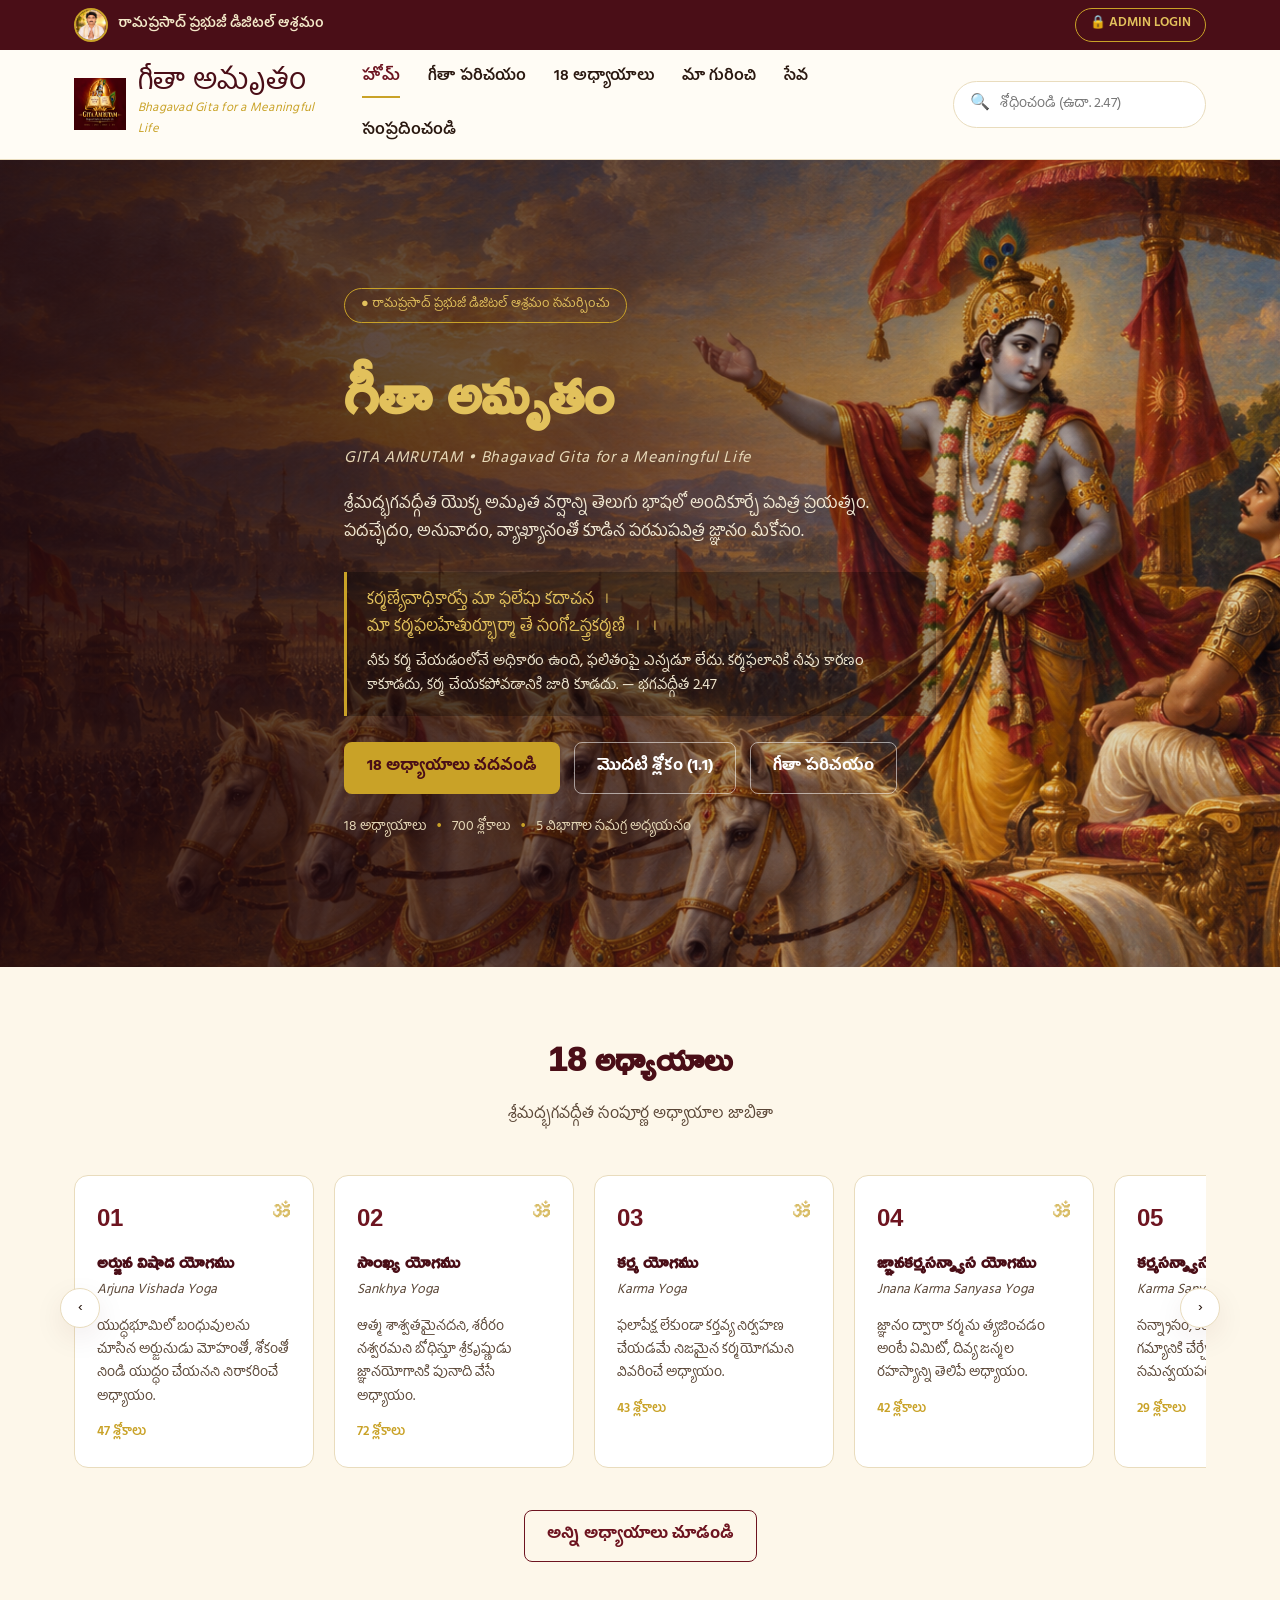
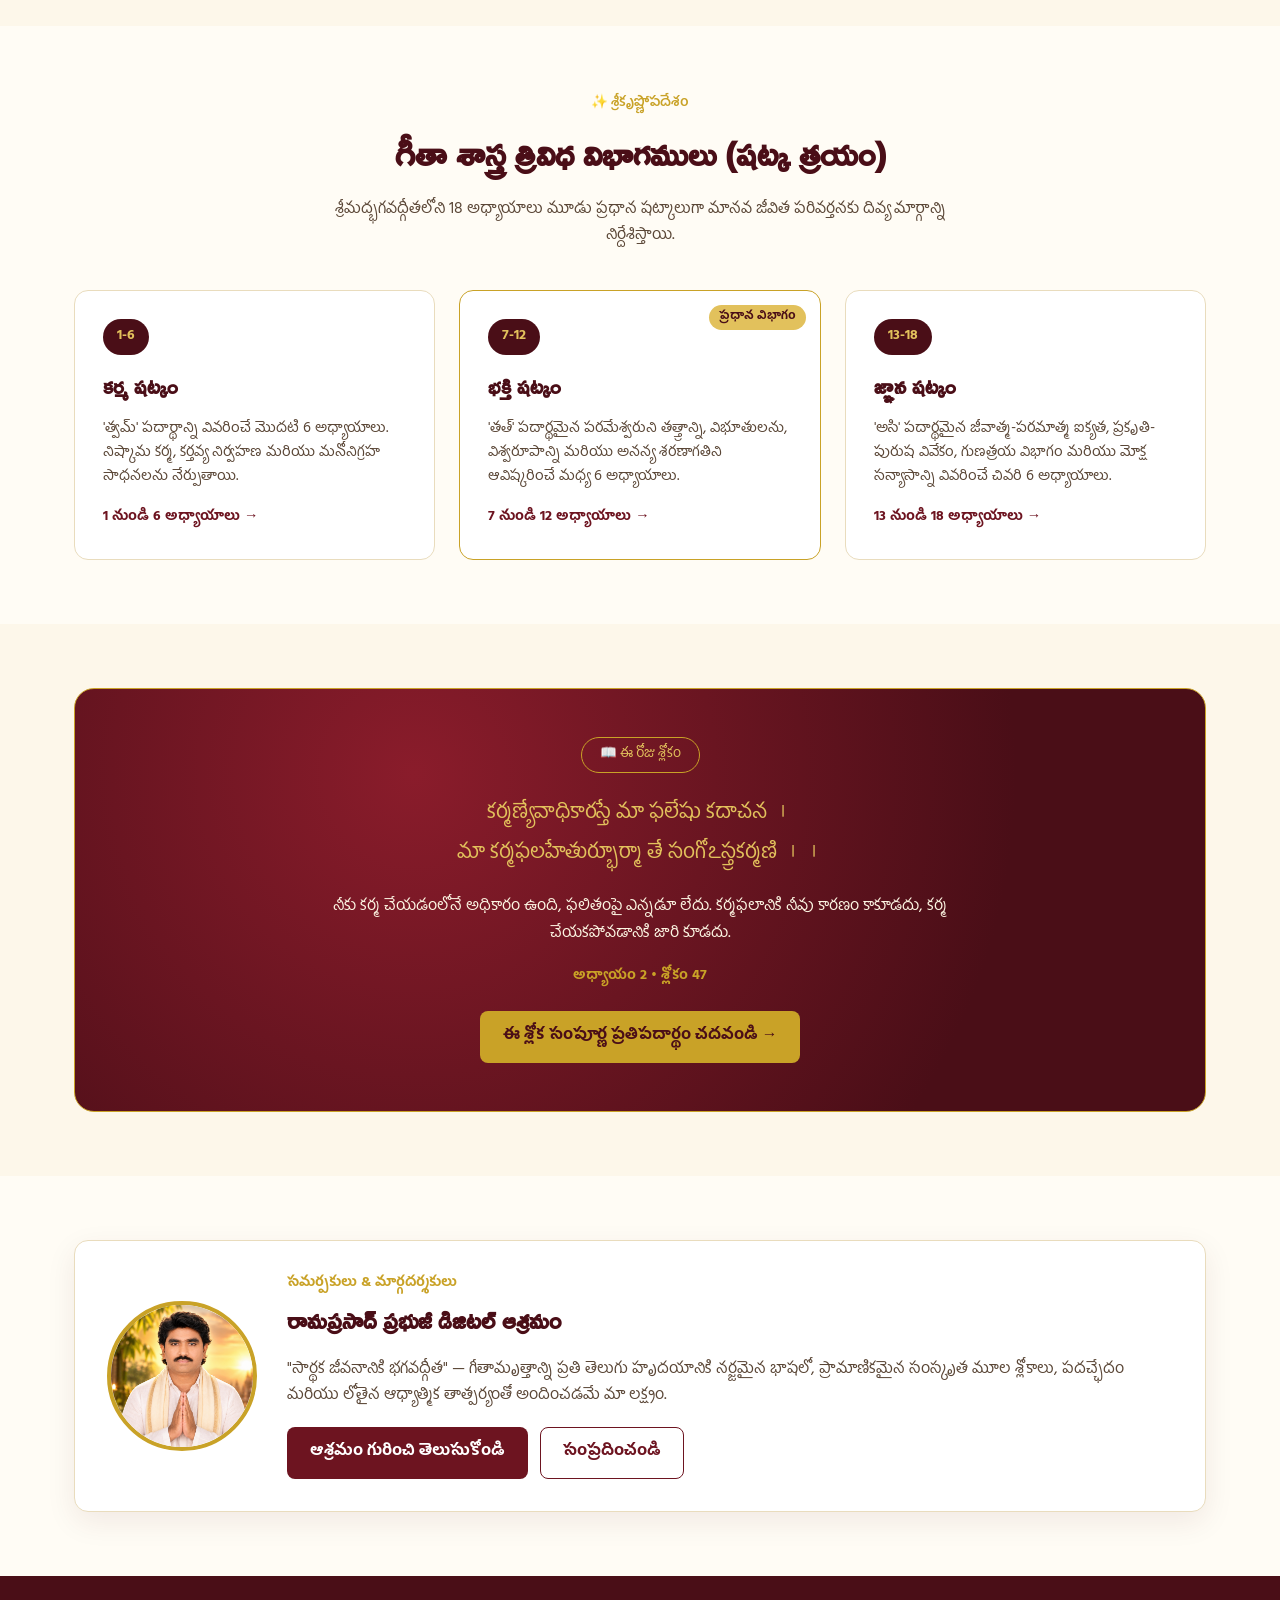
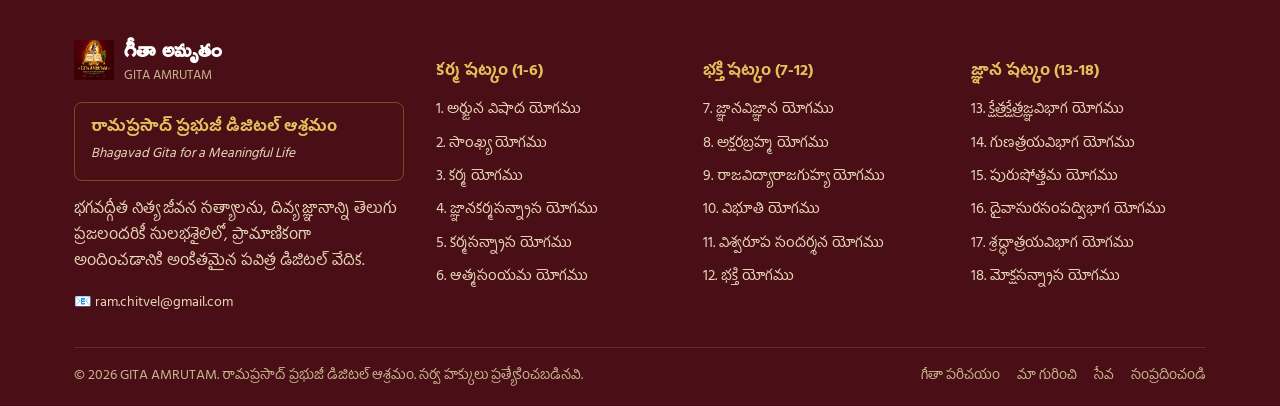
==== index.html @ 32316d52 "Add files via upload" ====
<!DOCTYPE html>
<html lang="te">
<head>
<meta charset="UTF-8">
<meta name="viewport" content="width=device-width, initial-scale=1.0">
<title>గీతా అమృతం — Bhagavad Gita for a Meaningful Life</title>
<meta name="description" content="శ్రీమద్భగవద్గీత యొక్క అమృత వర్షాన్ని తెలుగు భాషలో అందించే పవిత్ర ప్రయత్నం.">
<link rel="icon" href="assets/logo.png">
<link rel="stylesheet" href="css/style.css">
</head>
<body>

<div id="site-header"></div>

<section class="hero">
  <div class="container">
    <div class="hero-inner">
      <span class="badge">● రామప్రసాద్ ప్రభుజీ డిజిటల్ ఆశ్రమం సమర్పించు</span>
      <h1>గీతా అమృతం</h1>
      <div class="eng-sub">GITA AMRUTAM • Bhagavad Gita for a Meaningful Life</div>
      <p class="lead">శ్రీమద్భగవద్గీత యొక్క అమృత వర్షాన్ని తెలుగు భాషలో అందికూర్చే పవిత్ర ప్రయత్నం. పదచ్ఛేదం, అనువాదం, వ్యాఖ్యానంతో కూడిన పరమపవిత్ర జ్ఞానం మీకోసం.</p>
      <div class="verse-quote">
        <div class="sk">కర్మణ్యేవాధికారస్తే మా ఫలేషు కదాచన ।<br>మా కర్మఫలహేతుర్భూర్మా తే సంగోఽస్త్వకర్మణి ।।</div>
        <div class="mn">నీకు కర్మ చేయడంలోనే అధికారం ఉంది, ఫలితంపై ఎన్నడూ లేదు. కర్మఫలానికి నీవు కారణం కాకూడదు, కర్మ చేయకపోవడానికి జారి కూడదు. — భగవద్గీత 2.47</div>
      </div>
      <div class="hero-actions">
        <a href="chapters.html" class="btn btn-gold">18 అధ్యాయాలు చదవండి</a>
        <a href="verse.html?ch=1&v=1" class="btn btn-outline-light">మొదటి శ్లోకం (1.1)</a>
        <a href="parichayam.html" class="btn btn-outline-light">గీతా పరిచయం</a>
      </div>
      <div class="hero-stats">
        <span>18 అధ్యాయాలు</span>
        <span>700 శ్లోకాలు</span>
        <span>5 విభాగాల సమగ్ర అధ్యయనం</span>
      </div>
    </div>
  </div>
</section>

<section>
  <div class="container">
    <div class="section-head">
      <h2>18 అధ్యాయాలు</h2>
      <p>శ్రీమద్భగవద్గీత సంపూర్ణ అధ్యాయాల జాబితా</p>
    </div>
    <div class="carousel-wrap">
      <div class="carousel-arrow left" onclick="scrollCarousel('home-carousel',-1)">‹</div>
      <div class="carousel" id="home-carousel"></div>
      <div class="carousel-arrow right" onclick="scrollCarousel('home-carousel',1)">›</div>
    </div>
    <div class="text-center mt-24">
      <a href="chapters.html" class="btn btn-outline">అన్ని అధ్యాయాలు చూడండి</a>
    </div>
  </div>
</section>

<section style="background:var(--cream-2);">
  <div class="container">
    <div class="section-head">
      <span class="eyebrow">✨ శ్రీకృష్ణోపదేశం</span>
      <h2>గీతా శాస్త్ర త్రివిధ విభాగములు (షట్క త్రయం)</h2>
      <p>శ్రీమద్భగవద్గీతలోని 18 అధ్యాయాలు మూడు ప్రధాన షట్కాలుగా మానవ జీవిత పరివర్తనకు దివ్య మార్గాన్ని నిర్దేశిస్తాయి.</p>
    </div>
    <div class="grid-3" id="shatka-grid">
      <div class="shatka-card">
        <span class="shatka-badge">1-6</span>
        <h3>కర్మ షట్కం</h3>
        <p>'త్వమ్‌' పదార్థాన్ని వివరించే మొదటి 6 అధ్యాయాలు. నిష్కామ కర్మ, కర్తవ్య నిర్వహణ మరియు మనోనిగ్రహ సాధనలను నేర్పుతాయి.</p>
        <a class="link" href="chapters.html">1 నుండి 6 అధ్యాయాలు →</a>
      </div>
      <div class="shatka-card featured">
        <span class="shatka-tag">ప్రధాన విభాగం</span>
        <span class="shatka-badge">7-12</span>
        <h3>భక్తి షట్కం</h3>
        <p>'తత్‌' పదార్థమైన పరమేశ్వరుని తత్త్వాన్ని, విభూతులను, విశ్వరూపాన్ని మరియు అనన్య శరణాగతిని ఆవిష్కరించే మధ్య 6 అధ్యాయాలు.</p>
        <a class="link" href="chapters.html">7 నుండి 12 అధ్యాయాలు →</a>
      </div>
      <div class="shatka-card">
        <span class="shatka-badge">13-18</span>
        <h3>జ్ఞాన షట్కం</h3>
        <p>'అసి' పదార్థమైన జీవాత్మ-పరమాత్మ ఐక్యత, ప్రకృతి-పురుష వివేకం, గుణత్రయ విభాగం మరియు మోక్ష సన్యాసాన్ని వివరించే చివరి 6 అధ్యాయాలు.</p>
        <a class="link" href="chapters.html">13 నుండి 18 అధ్యాయాలు →</a>
      </div>
    </div>
  </div>
</section>

<section>
  <div class="container">
    <div class="votd">
      <span class="pill">📖 ఈ రోజు శ్లోకం</span>
      <div class="sk">కర్మణ్యేవాధికారస్తే మా ఫలేషు కదాచన ।<br>మా కర్మఫలహేతుర్భూర్మా తే సంగోఽస్త్వకర్మణి ।।</div>
      <p class="mn">నీకు కర్మ చేయడంలోనే అధికారం ఉంది, ఫలితంపై ఎన్నడూ లేదు. కర్మఫలానికి నీవు కారణం కాకూడదు, కర్మ చేయకపోవడానికి జారి కూడదు.</p>
      <div class="ref">అధ్యాయం 2 • శ్లోకం 47</div>
      <a href="verse.html?ch=2&v=47" class="btn btn-gold">ఈ శ్లోక సంపూర్ణ ప్రతిపదార్థం చదవండి →</a>
    </div>
  </div>
</section>

<section style="background:var(--cream-2);">
  <div class="container">
    <div class="about-card">
      <img src="assets/profile.jpg" alt="రామప్రసాద్ ప్రభుజీ">
      <div>
        <div class="label">సమర్పకులు &amp; మార్గదర్శకులు</div>
        <h3>రామప్రసాద్ ప్రభుజీ డిజిటల్ ఆశ్రమం</h3>
        <p>"సార్థక జీవనానికి భగవద్గీత" — గీతామృత్తాన్ని ప్రతి తెలుగు హృదయానికి నర్జమైన భాషలో, ప్రామాణికమైన సంస్కృత మూల శ్లోకాలు, పదచ్ఛేదం మరియు లోతైన ఆధ్యాత్మిక తాత్పర్యంతో అందించడమే మా లక్ష్యం.</p>
        <div class="about-actions">
          <a href="about.html" class="btn btn-maroon">ఆశ్రమం గురించి తెలుసుకోండి</a>
          <a href="contact.html" class="btn btn-outline">సంప్రదించండి</a>
        </div>
      </div>
    </div>
  </div>
</section>

<div id="site-footer"></div>

<script src="js/data.js"></script>
<script src="js/main.js"></script>
<script>
  mountLayout("home");
  renderChapterCarousel("home-carousel");
</script>
</body>
</html>
---- css/style.css ----
@import url('https://fonts.googleapis.com/css2?family=Ramabhadra&family=Hind+Guntur:wght@400;500;600;700&display=swap');

:root{
  --maroon-dark:#4a0e17;
  --maroon:#6d1420;
  --maroon-light:#8a1c2b;
  --gold:#c9a227;
  --gold-light:#e2c15c;
  --cream:#fdf7ea;
  --cream-2:#fffcf5;
  --ink:#2a1810;
  --ink-soft:#5a4636;
  --border-soft:#e9dcbd;
  --shadow:0 10px 30px rgba(74,14,23,0.08);
  --radius:14px;
  --max-width:1180px;
}

*{box-sizing:border-box;}
html{scroll-behavior:smooth;}
body{
  margin:0;
  font-family:'Hind Guntur',sans-serif;
  background:var(--cream);
  color:var(--ink);
  line-height:1.65;
}
h1,h2,h3,h4,.display{
  font-family:'Ramabhadra','Hind Guntur',sans-serif;
  color:var(--maroon-dark);
  margin:0;
}
a{color:inherit;text-decoration:none;}
img{max-width:100%;display:block;}
.container{max-width:var(--max-width);margin:0 auto;padding:0 24px;}

/* ---------- Top bar ---------- */
.topbar{
  background:var(--maroon-dark);
  color:#f4e9c9;
  font-size:0.85rem;
}
.topbar .container{
  display:flex;align-items:center;justify-content:space-between;
  padding-top:8px;padding-bottom:8px;
}
.topbar-left{display:flex;align-items:center;gap:10px;}
.topbar-left img{width:34px;height:34px;border-radius:50%;border:2px solid var(--gold);object-fit:cover;}
.topbar-left span{font-weight:600;}
.admin-btn{
  display:inline-flex;align-items:center;gap:6px;
  border:1px solid var(--gold);color:var(--gold-light);
  padding:5px 14px;border-radius:999px;font-size:0.8rem;font-weight:600;
  transition:background .2s,color .2s;
}
.admin-btn:hover{background:var(--gold);color:var(--maroon-dark);}

/* ---------- Navbar ---------- */
.navbar{background:var(--cream-2);border-bottom:1px solid var(--border-soft);position:sticky;top:0;z-index:50;}
.navbar .container{display:flex;align-items:center;justify-content:space-between;padding-top:14px;padding-bottom:14px;gap:24px;}
.brand{display:flex;align-items:center;gap:12px;}
.brand img{width:52px;height:52px;}
.brand-title{font-size:1.9rem;color:var(--maroon-dark);line-height:1;}
.brand-sub{font-size:0.78rem;color:var(--gold);font-style:italic;letter-spacing:.02em;}
.menu{display:flex;gap:28px;list-style:none;margin:0;padding:0;flex-wrap:wrap;}
.menu a{font-weight:600;font-size:1rem;color:var(--ink);padding-bottom:4px;border-bottom:2px solid transparent;}
.menu a:hover,.menu a.active{color:var(--maroon);border-bottom-color:var(--gold);}
.search-box{display:flex;align-items:center;gap:8px;border:1px solid var(--border-soft);border-radius:999px;padding:8px 16px;background:#fff;min-width:200px;}
.search-box input{border:none;outline:none;font-family:inherit;font-size:0.9rem;width:100%;background:transparent;}
@media(max-width:900px){
  .menu{display:none;}
  .search-box{display:none;}
}

/* ---------- Hero ---------- */
.hero{
  position:relative;color:#fff;min-height:560px;display:flex;align-items:center;
  background:linear-gradient(100deg,rgba(30,6,10,.88) 0%,rgba(30,6,10,.62) 45%,rgba(30,6,10,.15) 75%),
             url('../assets/hero.jpg') center/cover no-repeat;
}
.hero-inner{max-width:640px;padding:64px 24px;}
.badge{
  display:inline-flex;align-items:center;gap:8px;border:1px solid var(--gold);
  color:var(--gold-light);padding:6px 16px;border-radius:999px;font-size:0.8rem;margin-bottom:22px;
}
.hero h1{font-size:3.6rem;color:var(--gold-light);margin-bottom:6px;}
.hero .eng-sub{font-style:italic;color:#e7d9b8;letter-spacing:.04em;margin-bottom:20px;font-size:1rem;}
.hero p.lead{color:#f2e9d4;font-size:1.05rem;max-width:560px;margin-bottom:24px;}
.verse-quote{
  border-left:3px solid var(--gold);background:rgba(0,0,0,.28);
  padding:16px 20px;margin-bottom:26px;border-radius:0 8px 8px 0;
}
.verse-quote .sk{color:var(--gold-light);font-size:1.05rem;margin-bottom:8px;}
.verse-quote .mn{color:#efe6cf;font-size:0.92rem;}
.hero-actions{display:flex;flex-wrap:wrap;gap:14px;margin-bottom:22px;}
.btn{
  display:inline-flex;align-items:center;gap:8px;padding:12px 22px;border-radius:8px;
  font-weight:700;font-size:0.98rem;cursor:pointer;border:1px solid transparent;transition:all .18s;
}
.btn-gold{background:var(--gold);color:var(--maroon-dark);}
.btn-gold:hover{background:var(--gold-light);}
.btn-outline-light{border-color:rgba(255,255,255,.55);color:#fff;}
.btn-outline-light:hover{border-color:var(--gold);color:var(--gold-light);}
.btn-outline{border-color:var(--maroon);color:var(--maroon);}
.btn-outline:hover{background:var(--maroon);color:#fff;}
.btn-maroon{background:var(--maroon);color:#fff;}
.btn-maroon:hover{background:var(--maroon-light);}
.hero-stats{display:flex;flex-wrap:wrap;gap:10px;color:#e7d9b8;font-size:0.88rem;}
.hero-stats span:not(:last-child)::after{content:'•';margin-left:10px;color:var(--gold);}

/* ---------- Sections ---------- */
section{padding:64px 0;}
.section-head{text-align:center;max-width:680px;margin:0 auto 40px;}
.eyebrow{color:var(--gold);font-weight:600;font-size:0.85rem;display:inline-flex;align-items:center;gap:8px;margin-bottom:10px;}
.section-head h2{font-size:2.1rem;margin-bottom:10px;}
.section-head p{color:var(--ink-soft);}

/* Carousel */
.carousel-wrap{position:relative;}
.carousel{display:flex;gap:20px;overflow-x:auto;padding:6px 4px 18px;scroll-snap-type:x mandatory;}
.carousel::-webkit-scrollbar{height:8px;}
.carousel::-webkit-scrollbar-thumb{background:var(--border-soft);border-radius:8px;}
.carousel-arrow{
  position:absolute;top:44%;transform:translateY(-50%);
  width:40px;height:40px;border-radius:50%;background:#fff;border:1px solid var(--border-soft);
  display:flex;align-items:center;justify-content:center;cursor:pointer;box-shadow:var(--shadow);z-index:5;
}
.carousel-arrow.left{left:-14px;}
.carousel-arrow.right{right:-14px;}
@media(max-width:640px){.carousel-arrow{display:none;}}

.chapter-card{
  flex:0 0 240px;scroll-snap-align:start;background:#fff;border:1px solid var(--border-soft);
  border-radius:var(--radius);padding:22px;transition:transform .18s,box-shadow .18s,border-color .18s;
}
.chapter-card:hover{transform:translateY(-4px);box-shadow:var(--shadow);border-color:var(--gold);}
.chapter-card .num{font-family:'Ramabhadra',serif;font-size:1.5rem;color:var(--maroon);}
.chapter-card .om{float:right;color:var(--gold);opacity:.7;font-size:1.2rem;}
.chapter-card h3{font-size:1.15rem;margin:10px 0 2px;}
.chapter-card .sk-title{font-style:italic;color:var(--ink-soft);font-size:0.85rem;margin-bottom:8px;display:block;}
.chapter-card .summary{font-size:0.88rem;color:var(--ink-soft);margin-bottom:10px;}
.chapter-card .vcount{font-size:0.8rem;color:var(--gold);font-weight:600;}

.grid-3{display:grid;grid-template-columns:repeat(3,1fr);gap:24px;}
.grid-3-chapters{display:grid;grid-template-columns:repeat(3,1fr);gap:24px;}
@media(max-width:900px){.grid-3,.grid-3-chapters{grid-template-columns:1fr;}}

/* Shatka cards */
.shatka-card{background:#fff;border:1px solid var(--border-soft);border-radius:var(--radius);padding:28px;position:relative;}
.shatka-card.featured{border-color:var(--gold);}
.shatka-tag{position:absolute;top:14px;right:14px;background:var(--gold-light);color:var(--maroon-dark);
  font-size:0.72rem;font-weight:700;padding:3px 10px;border-radius:999px;}
.shatka-badge{display:inline-block;background:var(--maroon-dark);color:var(--gold-light);
  font-weight:700;padding:6px 14px;border-radius:999px;font-size:0.9rem;margin-bottom:14px;}
.shatka-card h3{font-size:1.3rem;margin-bottom:10px;}
.shatka-card p{color:var(--ink-soft);font-size:0.92rem;margin-bottom:14px;}
.shatka-card .link{color:var(--maroon);font-weight:700;font-size:0.9rem;}

/* Verse of the day */
.votd{
  background:radial-gradient(circle at 30% 20%,var(--maroon-light),var(--maroon-dark) 70%);
  border:1px solid var(--gold);border-radius:20px;padding:48px 40px;text-align:center;color:#fff;
}
.votd .pill{display:inline-flex;align-items:center;gap:8px;border:1px solid var(--gold);color:var(--gold-light);
  padding:6px 18px;border-radius:999px;font-size:0.85rem;margin-bottom:22px;}
.votd .sk{color:var(--gold-light);font-size:1.3rem;margin-bottom:20px;line-height:1.9;}
.votd .mn{color:#fdf6e3;font-size:1rem;max-width:640px;margin:0 auto 18px;}
.votd .ref{color:var(--gold);font-weight:700;font-size:0.9rem;margin-bottom:22px;}

/* About / ashram */
.about-card{background:#fff;border:1px solid var(--border-soft);border-radius:var(--radius);
  display:flex;gap:30px;align-items:center;padding:32px;box-shadow:var(--shadow);}
.about-card img{width:150px;height:150px;border-radius:50%;object-fit:cover;border:4px solid var(--gold);flex-shrink:0;}
.about-card .label{color:var(--gold);font-weight:700;font-size:0.85rem;margin-bottom:6px;}
.about-card h3{font-size:1.5rem;margin-bottom:10px;}
.about-card p{color:var(--ink-soft);margin-bottom:18px;}
.about-actions{display:flex;gap:12px;flex-wrap:wrap;}
@media(max-width:700px){.about-card{flex-direction:column;text-align:center;}}

/* ---------- Footer ---------- */
footer{background:var(--maroon-dark);color:#e7d9b8;padding-top:56px;}
.footer-grid{display:grid;grid-template-columns:1.4fr 1fr 1fr 1fr;gap:32px;padding-bottom:32px;}
@media(max-width:900px){.footer-grid{grid-template-columns:1fr;}}
.footer-brand{display:flex;align-items:center;gap:10px;margin-bottom:14px;}
.footer-brand img{width:40px;height:40px;}
.footer-brand h4{color:#fff;font-size:1.3rem;}
.footer-box{border:1px solid rgba(201,162,39,.4);border-radius:8px;padding:12px 16px;margin-bottom:14px;}
.footer-box strong{display:block;color:var(--gold-light);}
.footer-box em{font-size:0.85rem;}
.footer p.desc{font-size:0.88rem;color:#d9c9a3;margin-bottom:14px;}
.footer-mail{display:flex;align-items:center;gap:8px;font-size:0.88rem;}
footer h5{color:var(--gold-light);font-size:1rem;margin-bottom:14px;}
footer ul{list-style:none;margin:0;padding:0;}
footer li{margin-bottom:9px;font-size:0.92rem;}
footer li a:hover{color:var(--gold-light);}
.footer-bottom{border-top:1px solid rgba(255,255,255,.12);padding:18px 0;display:flex;justify-content:space-between;
  flex-wrap:wrap;gap:10px;font-size:0.85rem;color:#c9b98f;}
.footer-bottom a{margin-left:14px;}

/* ---------- Page header (chapters/chapter/verse) ---------- */
.page-header{background:var(--maroon-dark);color:#fff;padding:40px 0;text-align:center;}
.page-header .crumb{color:#d9c9a3;font-size:0.85rem;margin-bottom:10px;}
.page-header .crumb a:hover{color:var(--gold-light);}
.page-header h1{color:var(--gold-light);font-size:2.3rem;}
.page-header p{color:#e7d9b8;margin-top:8px;}

/* ---------- Chapter list ---------- */
.chapters-grid{display:grid;grid-template-columns:repeat(3,1fr);gap:24px;padding:56px 0;}
@media(max-width:900px){.chapters-grid{grid-template-columns:1fr;}}

/* ---------- Chapter detail ---------- */
.chapter-intro{background:#fff;border:1px solid var(--border-soft);border-radius:var(--radius);
  padding:32px;margin:40px 0;box-shadow:var(--shadow);}
.chapter-intro .drop{display:flex;gap:18px;}
.chapter-intro .letter{font-family:'Ramabhadra',serif;font-size:3rem;color:var(--maroon);line-height:1;}
.verse-progress{font-size:0.9rem;color:var(--ink-soft);margin:18px 0 26px;text-align:center;}
.verse-list-grid{display:grid;grid-template-columns:repeat(auto-fill,minmax(120px,1fr));gap:12px;margin-bottom:56px;}
.verse-pill{
  display:block;text-align:center;padding:12px 8px;border:1px solid var(--border-soft);border-radius:10px;
  background:#fff;font-weight:700;color:var(--maroon);transition:all .15s;
}
.verse-pill:hover{border-color:var(--gold);background:var(--cream-2);}
.verse-pill.disabled{color:#bbb;pointer-events:none;background:#f7f3e8;}
.empty-note{text-align:center;color:var(--ink-soft);padding:30px;}

/* ---------- Verse detail ---------- */
.verse-layout{display:grid;grid-template-columns:2.2fr 1fr;gap:36px;padding:44px 0 80px;align-items:start;}
@media(max-width:900px){.verse-layout{grid-template-columns:1fr;}}
.verse-main{}
.verse-nav-row{display:flex;justify-content:space-between;align-items:center;margin-bottom:18px;font-size:0.92rem;}
.verse-nav-row a{color:var(--maroon);font-weight:700;}
.verse-title{text-align:center;margin-bottom:22px;}
.verse-title h1{font-size:1.6rem;}
.speaker-line{text-align:center;font-style:italic;color:var(--ink-soft);margin-bottom:10px;}
.sanskrit-card{
  background:var(--cream-2);border:1px solid var(--border-soft);border-radius:var(--radius);
  padding:34px 28px;text-align:center;margin-bottom:34px;
}
.sanskrit-card .line{font-family:'Ramabhadra',serif;font-size:1.35rem;color:var(--maroon-dark);line-height:2.1;}
.sanskrit-card .end-mark{color:var(--gold);}
.verse-section{margin-bottom:32px;}
.verse-section h4{
  color:var(--maroon);font-size:1.15rem;margin-bottom:12px;padding-bottom:6px;
  border-bottom:2px solid var(--gold);display:inline-block;
}
.pratipadartham .pair{color:var(--ink);}
.pratipadartham .pair b{color:var(--maroon);}
.translation-box{background:#fdf3d8;border:1px solid var(--gold-light);border-radius:10px;padding:20px 22px;color:var(--ink);}
.commentary p{margin-bottom:14px;color:var(--ink-soft);}
.verse-bottom-nav{display:flex;justify-content:space-between;gap:14px;margin-top:40px;}
.verse-bottom-nav a{flex:1;text-align:center;}

.sidebar{position:sticky;top:96px;}
.side-chapter-card{
  background:#fff;border:1px solid var(--border-soft);border-radius:var(--radius);padding:18px;
  display:flex;align-items:center;gap:12px;margin-bottom:22px;
}
.side-chapter-card .num{font-family:'Ramabhadra',serif;color:var(--maroon);font-size:1.4rem;}
.side-chapter-card div h4{font-size:1rem;}
.sidebar h5{color:var(--maroon);margin-bottom:12px;font-size:1rem;}
.jump-grid{display:grid;grid-template-columns:repeat(6,1fr);gap:8px;margin-bottom:24px;}
.jump-num{
  display:flex;align-items:center;justify-content:center;aspect-ratio:1;border-radius:8px;
  border:1px solid var(--border-soft);font-size:0.85rem;font-weight:700;color:var(--maroon);background:#fff;
}
.jump-num:hover{border-color:var(--gold);}
.jump-num.current{background:var(--maroon);color:#fff;border-color:var(--maroon);}
.jump-num.disabled{color:#c9c2ae;background:#f7f3e8;pointer-events:none;}
.chapter-select{width:100%;padding:10px;border-radius:8px;border:1px solid var(--border-soft);font-family:inherit;}

/* Utility */
.text-center{text-align:center;}
.mt-24{margin-top:24px;}
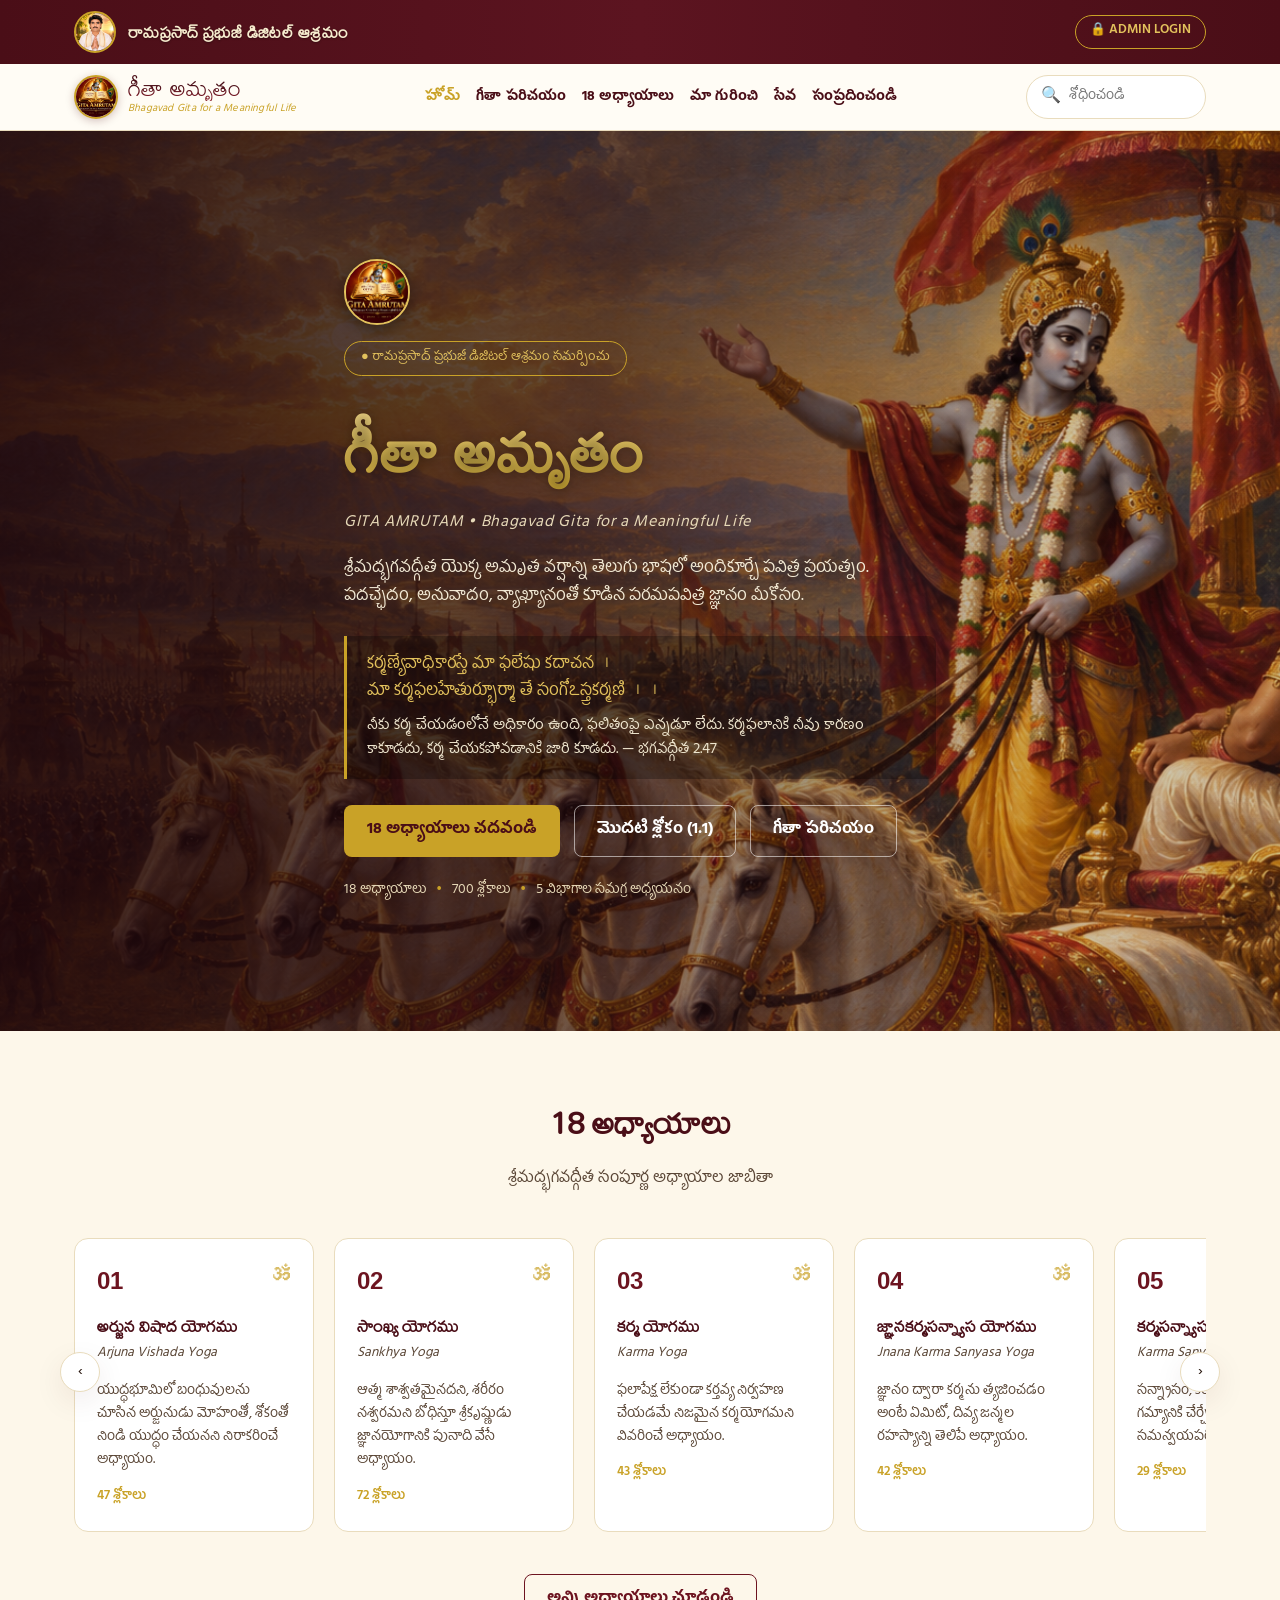
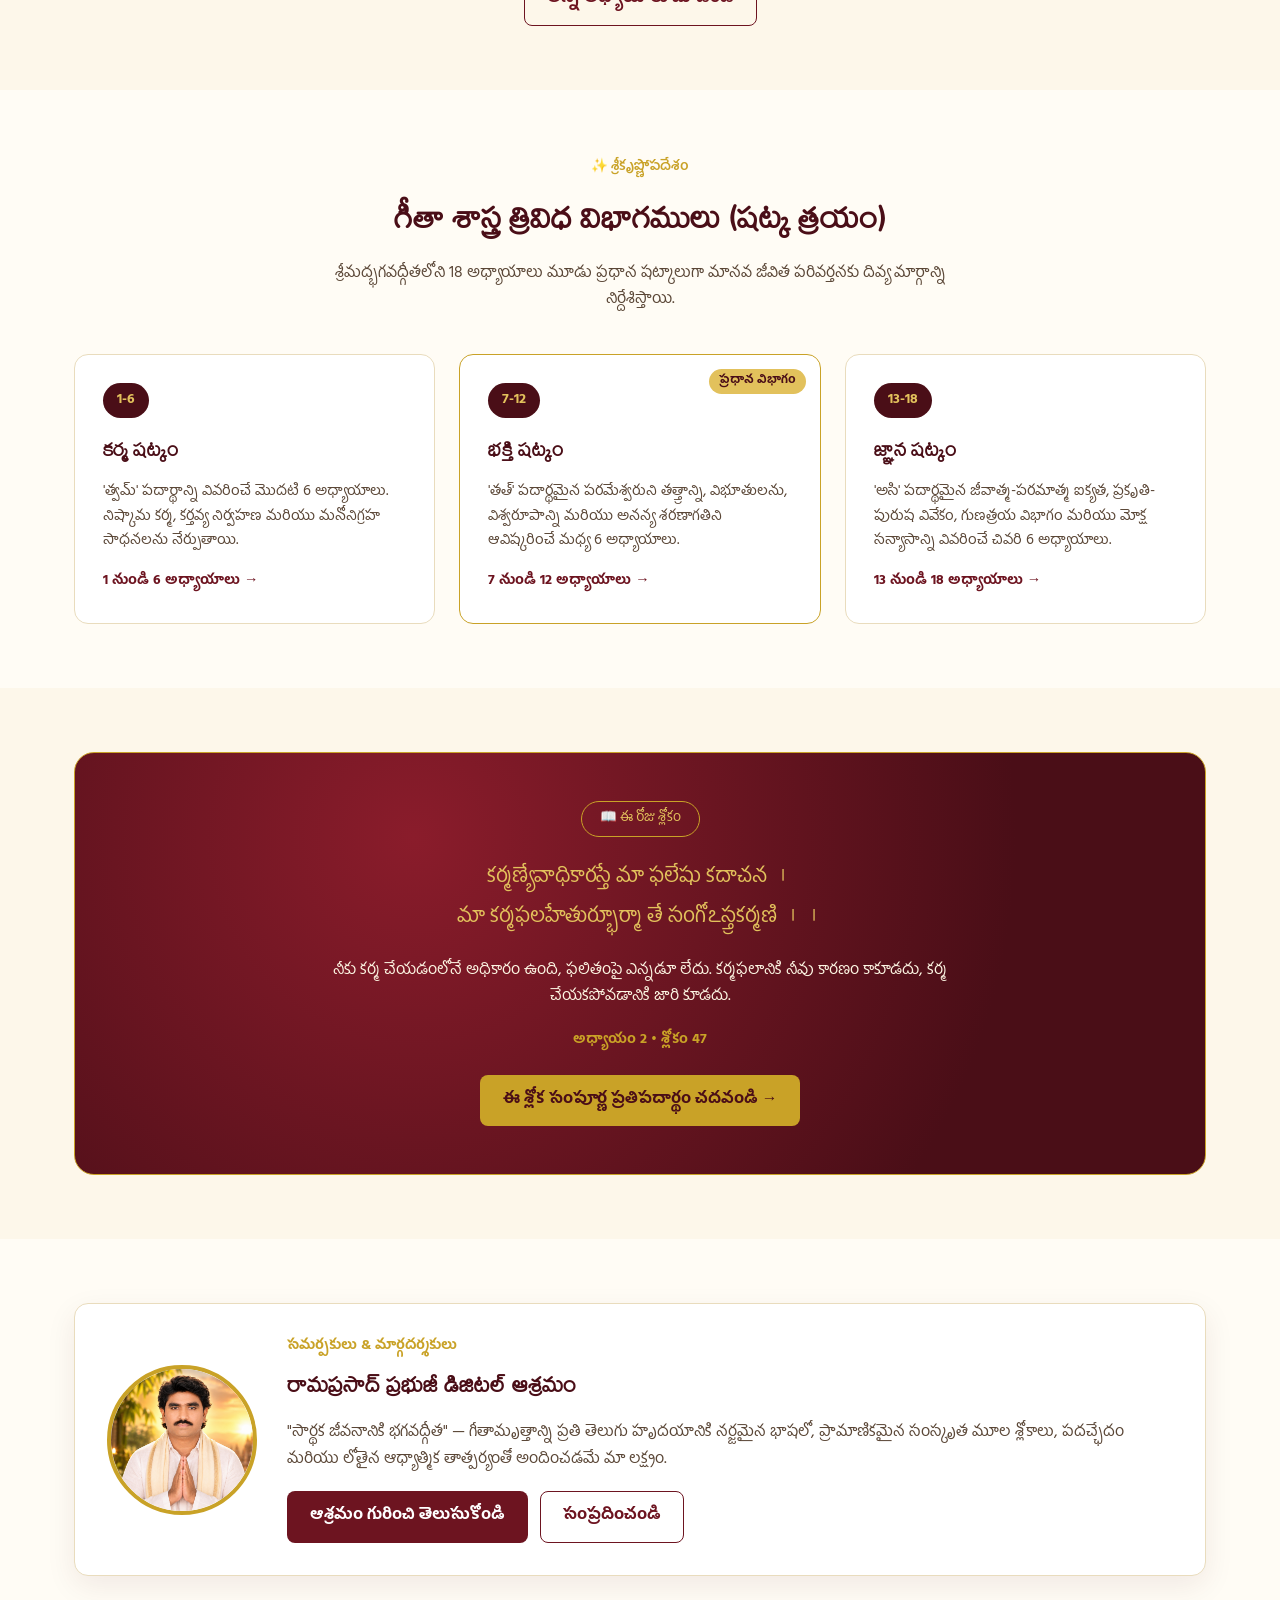
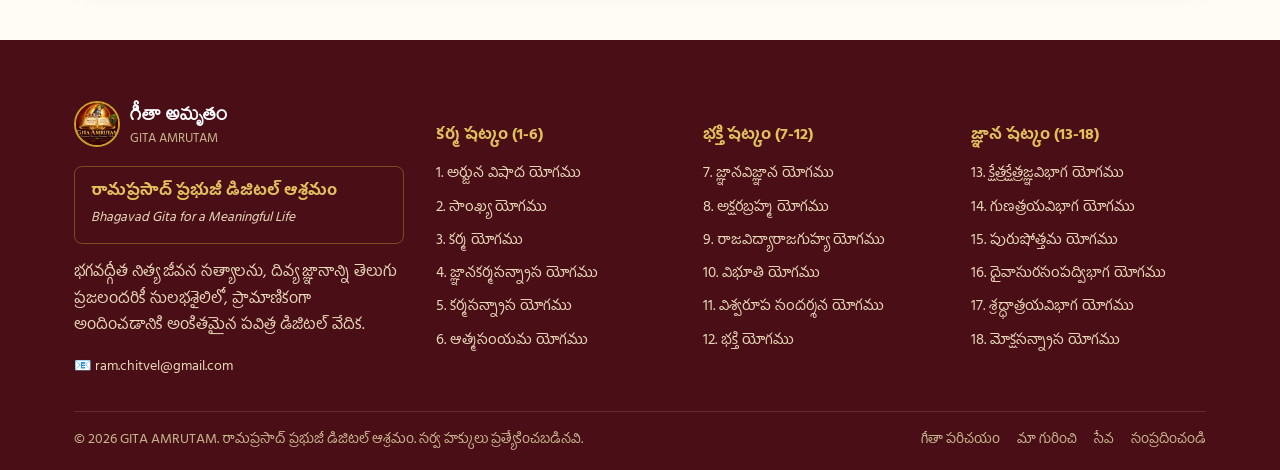
==== commit e2c6d5a2: "Update index.html" ====
--- a/index.html
+++ b/index.html
@@ -15,6 +15,7 @@
 <section class="hero">
   <div class="container">
     <div class="hero-inner">
+      <img src="assets/logo.png" alt="గీతా అమృతం లోగో" class="hero-logo">
       <span class="badge">● రామప్రసాద్ ప్రభుజీ డిజిటల్ ఆశ్రమం సమర్పించు</span>
       <h1>గీతా అమృతం</h1>
       <div class="eng-sub">GITA AMRUTAM • Bhagavad Gita for a Meaningful Life</div>
--- a/css/style.css
+++ b/css/style.css
@@ -1,4 +1,4 @@
-@import url('https://fonts.googleapis.com/css2?family=Ramabhadra&family=Hind+Guntur:wght@400;500;600;700&display=swap');
+@import url('https://fonts.googleapis.com/css2?family=Mallanna&family=Ramabhadra&family=Hind+Guntur:wght@400;500;600;700&display=swap');
 
 :root{
   --maroon-dark:#4a0e17;
@@ -26,7 +26,7 @@
   line-height:1.65;
 }
 h1,h2,h3,h4,.display{
-  font-family:'Ramabhadra','Hind Guntur',sans-serif;
+  font-family:'Mallanna','Ramabhadra','Hind Guntur',sans-serif;
   color:var(--maroon-dark);
   margin:0;
 }
@@ -36,17 +36,24 @@
 
 /* ---------- Top bar ---------- */
 .topbar{
-  background:var(--maroon-dark);
+  background:linear-gradient(90deg,var(--maroon-dark),#5c1420,var(--maroon-dark));
   color:#f4e9c9;
-  font-size:0.85rem;
+  font-size:1rem;
 }
 .topbar .container{
   display:flex;align-items:center;justify-content:space-between;
-  padding-top:8px;padding-bottom:8px;
-}
-.topbar-left{display:flex;align-items:center;gap:10px;}
-.topbar-left img{width:34px;height:34px;border-radius:50%;border:2px solid var(--gold);object-fit:cover;}
-.topbar-left span{font-weight:600;}
+  padding-top:11px;padding-bottom:11px;
+}
+.topbar-left{display:flex;align-items:center;gap:12px;}
+.topbar-left img{width:42px;height:42px;border-radius:50%;border:2px solid var(--gold);object-fit:cover;flex-shrink:0;}
+.topbar-left span{
+  font-family:'Mallanna','Hind Guntur',sans-serif;
+  font-weight:600;
+  font-size:1.15rem;
+  letter-spacing:0.015em;
+  color:#f6ecce;
+  text-shadow:0 1px 2px rgba(0,0,0,.35);
+}
 .admin-btn{
   display:inline-flex;align-items:center;gap:6px;
   border:1px solid var(--gold);color:var(--gold-light);
@@ -57,33 +64,71 @@
 
 /* ---------- Navbar ---------- */
 .navbar{background:var(--cream-2);border-bottom:1px solid var(--border-soft);position:sticky;top:0;z-index:50;}
-.navbar .container{display:flex;align-items:center;justify-content:space-between;padding-top:14px;padding-bottom:14px;gap:24px;}
-.brand{display:flex;align-items:center;gap:12px;}
-.brand img{width:52px;height:52px;}
-.brand-title{font-size:1.9rem;color:var(--maroon-dark);line-height:1;}
-.brand-sub{font-size:0.78rem;color:var(--gold);font-style:italic;letter-spacing:.02em;}
-.menu{display:flex;gap:28px;list-style:none;margin:0;padding:0;flex-wrap:wrap;}
-.menu a{font-weight:600;font-size:1rem;color:var(--ink);padding-bottom:4px;border-bottom:2px solid transparent;}
-.menu a:hover,.menu a.active{color:var(--maroon);border-bottom-color:var(--gold);}
-.search-box{display:flex;align-items:center;gap:8px;border:1px solid var(--border-soft);border-radius:999px;padding:8px 16px;background:#fff;min-width:200px;}
-.search-box input{border:none;outline:none;font-family:inherit;font-size:0.9rem;width:100%;background:transparent;}
-@media(max-width:900px){
+.navbar-top{display:flex;align-items:center;justify-content:space-between;gap:18px;padding-top:11px;padding-bottom:11px;flex-wrap:nowrap;}
+.brand{display:flex;align-items:center;gap:10px;flex-shrink:0;}
+.brand img{
+  width:44px;height:44px;border-radius:50%;object-fit:cover;
+  border:2px solid var(--gold);box-shadow:0 2px 8px rgba(74,14,23,.25);
+  flex-shrink:0;
+}
+.brand-title{
+  font-family:'Mallanna','Ramabhadra',sans-serif;
+  font-size:1.5rem;
+  color:var(--maroon-dark);
+  line-height:1.1;
+  letter-spacing:0.01em;
+  background:linear-gradient(180deg,var(--maroon-dark) 40%,var(--maroon-light) 100%);
+  -webkit-background-clip:text;background-clip:text;-webkit-text-fill-color:transparent;
+}
+.brand-sub{font-size:0.66rem;color:var(--gold);font-style:italic;letter-spacing:.02em;white-space:nowrap;}
+.menu{
+  display:flex;align-items:center;gap:16px;list-style:none;margin:0;padding:0;
+  flex:1 1 auto;justify-content:center;min-width:0;
+  overflow-x:auto;scrollbar-width:none;white-space:nowrap;
+}
+.menu::-webkit-scrollbar{display:none;}
+.menu a{
+  font-family:'Hind Guntur',sans-serif;
+  font-weight:700;font-size:0.88rem;letter-spacing:0.005em;
+  color:var(--maroon-dark);padding-bottom:3px;border-bottom:2px solid transparent;
+  white-space:nowrap;flex-shrink:0;
+  transition:color .15s,border-color .15s;
+}
+.menu a:hover,.menu a.active{color:var(--gold);border-bottom-color:var(--gold);}
+.search-box{display:flex;align-items:center;gap:6px;border:1px solid var(--border-soft);border-radius:999px;padding:7px 14px;background:#fff;flex-shrink:0;width:180px;}
+.search-box input{border:none;outline:none;font-family:inherit;font-size:0.85rem;width:100%;background:transparent;min-width:0;}
+@media(max-width:1080px){
+  .search-box{display:none;}
+}
+@media(max-width:820px){
   .menu{display:none;}
-  .search-box{display:none;}
 }
 
 /* ---------- Hero ---------- */
 .hero{
-  position:relative;color:#fff;min-height:560px;display:flex;align-items:center;
-  background:linear-gradient(100deg,rgba(30,6,10,.88) 0%,rgba(30,6,10,.62) 45%,rgba(30,6,10,.15) 75%),
-             url('../assets/hero.jpg') center/cover no-repeat;
+  position:relative;color:#fff;min-height:min(680px,88vh);display:flex;align-items:center;
+  background:linear-gradient(100deg,rgba(30,6,10,.90) 0%,rgba(30,6,10,.68) 45%,rgba(30,6,10,.22) 78%),
+             url('../assets/hero.jpg') center 28%/cover no-repeat;
+}
+.hero-logo{
+  width:66px;height:66px;border-radius:50%;object-fit:cover;
+  border:2px solid var(--gold-light);box-shadow:0 4px 16px rgba(0,0,0,.4);
+  margin-bottom:16px;
 }
 .hero-inner{max-width:640px;padding:64px 24px;}
 .badge{
   display:inline-flex;align-items:center;gap:8px;border:1px solid var(--gold);
   color:var(--gold-light);padding:6px 16px;border-radius:999px;font-size:0.8rem;margin-bottom:22px;
 }
-.hero h1{font-size:3.6rem;color:var(--gold-light);margin-bottom:6px;}
+.hero h1{
+  font-family:'Mallanna','Ramabhadra',sans-serif;
+  font-size:4rem;
+  margin-bottom:6px;
+  letter-spacing:0.01em;
+  background:linear-gradient(180deg,#f6dd94 0%,var(--gold-light) 45%,var(--gold) 100%);
+  -webkit-background-clip:text;background-clip:text;-webkit-text-fill-color:transparent;
+  text-shadow:0 2px 12px rgba(0,0,0,.35);
+}
 .hero .eng-sub{font-style:italic;color:#e7d9b8;letter-spacing:.04em;margin-bottom:20px;font-size:1rem;}
 .hero p.lead{color:#f2e9d4;font-size:1.05rem;max-width:560px;margin-bottom:24px;}
 .verse-quote{
@@ -182,7 +227,7 @@
 .footer-grid{display:grid;grid-template-columns:1.4fr 1fr 1fr 1fr;gap:32px;padding-bottom:32px;}
 @media(max-width:900px){.footer-grid{grid-template-columns:1fr;}}
 .footer-brand{display:flex;align-items:center;gap:10px;margin-bottom:14px;}
-.footer-brand img{width:40px;height:40px;}
+.footer-brand img{width:46px;height:46px;border-radius:50%;object-fit:cover;border:2px solid var(--gold);}
 .footer-brand h4{color:#fff;font-size:1.3rem;}
 .footer-box{border:1px solid rgba(201,162,39,.4);border-radius:8px;padding:12px 16px;margin-bottom:14px;}
 .footer-box strong{display:block;color:var(--gold-light);}
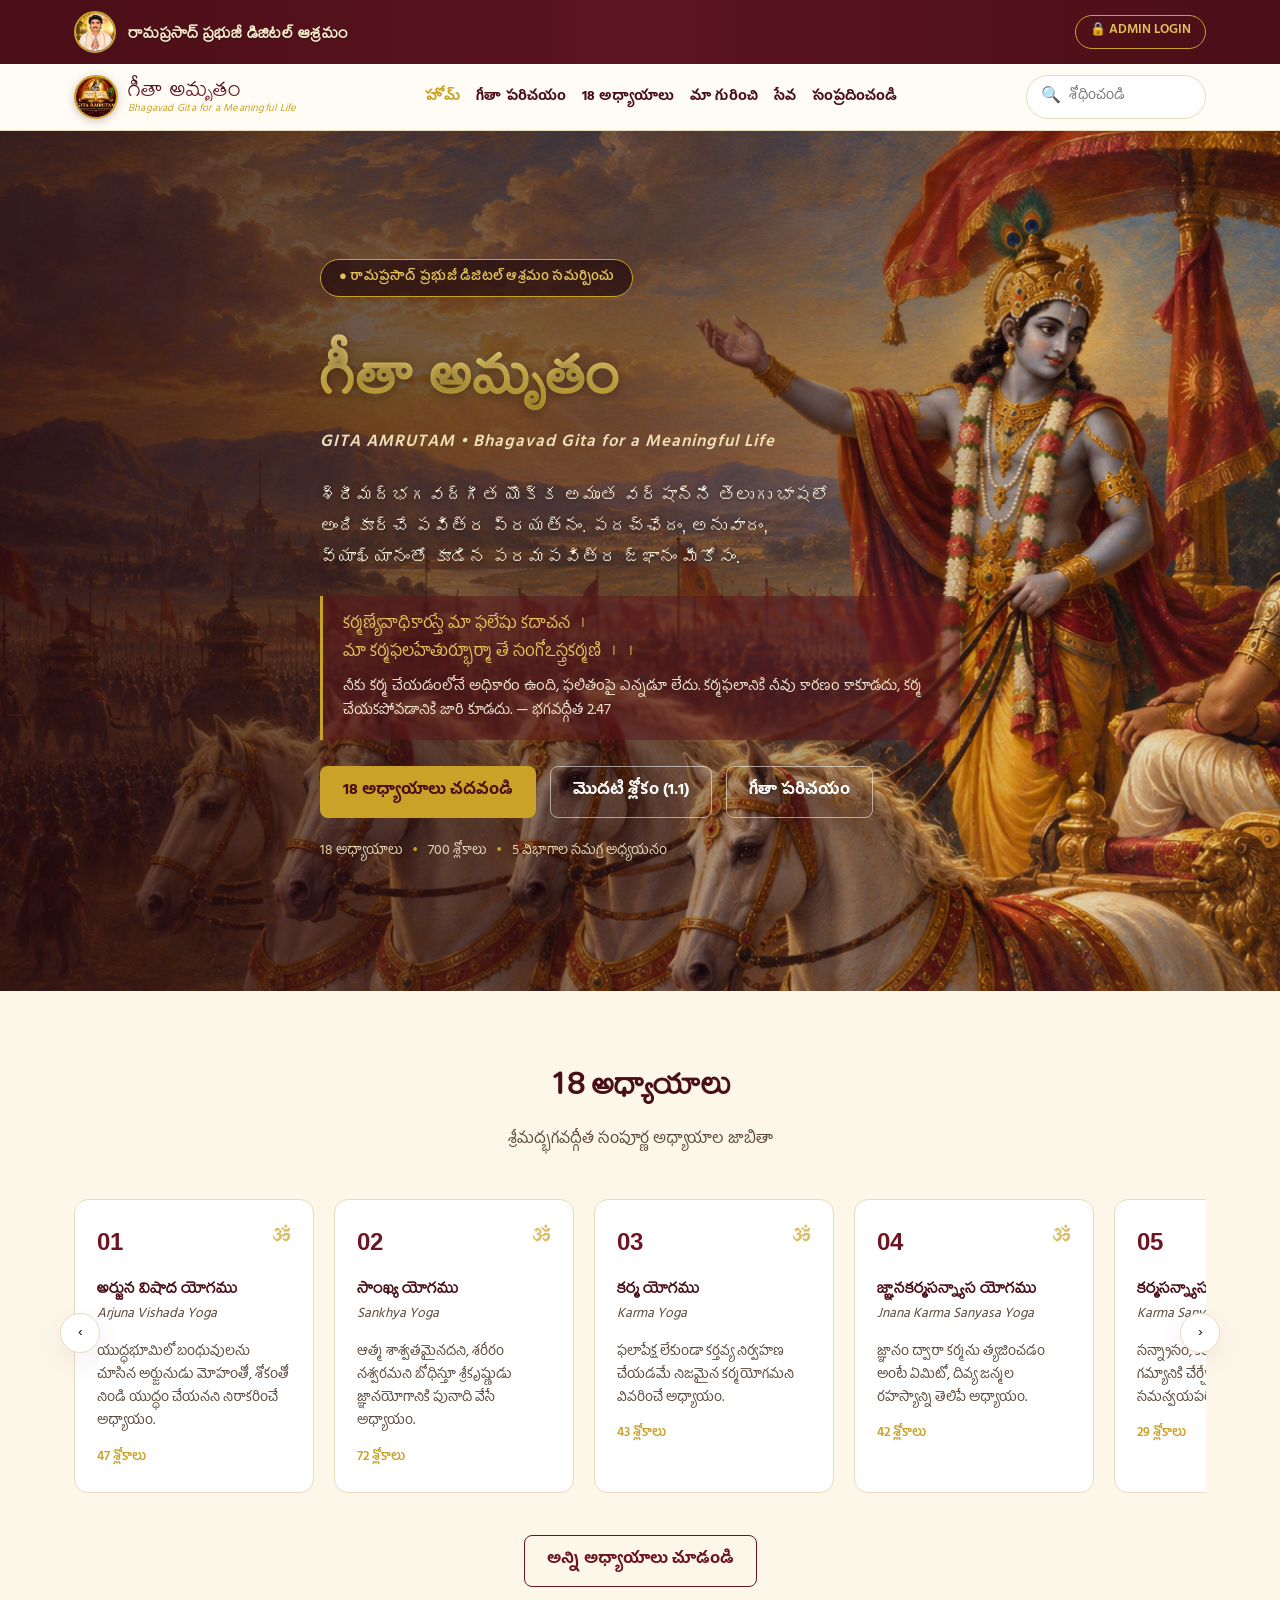
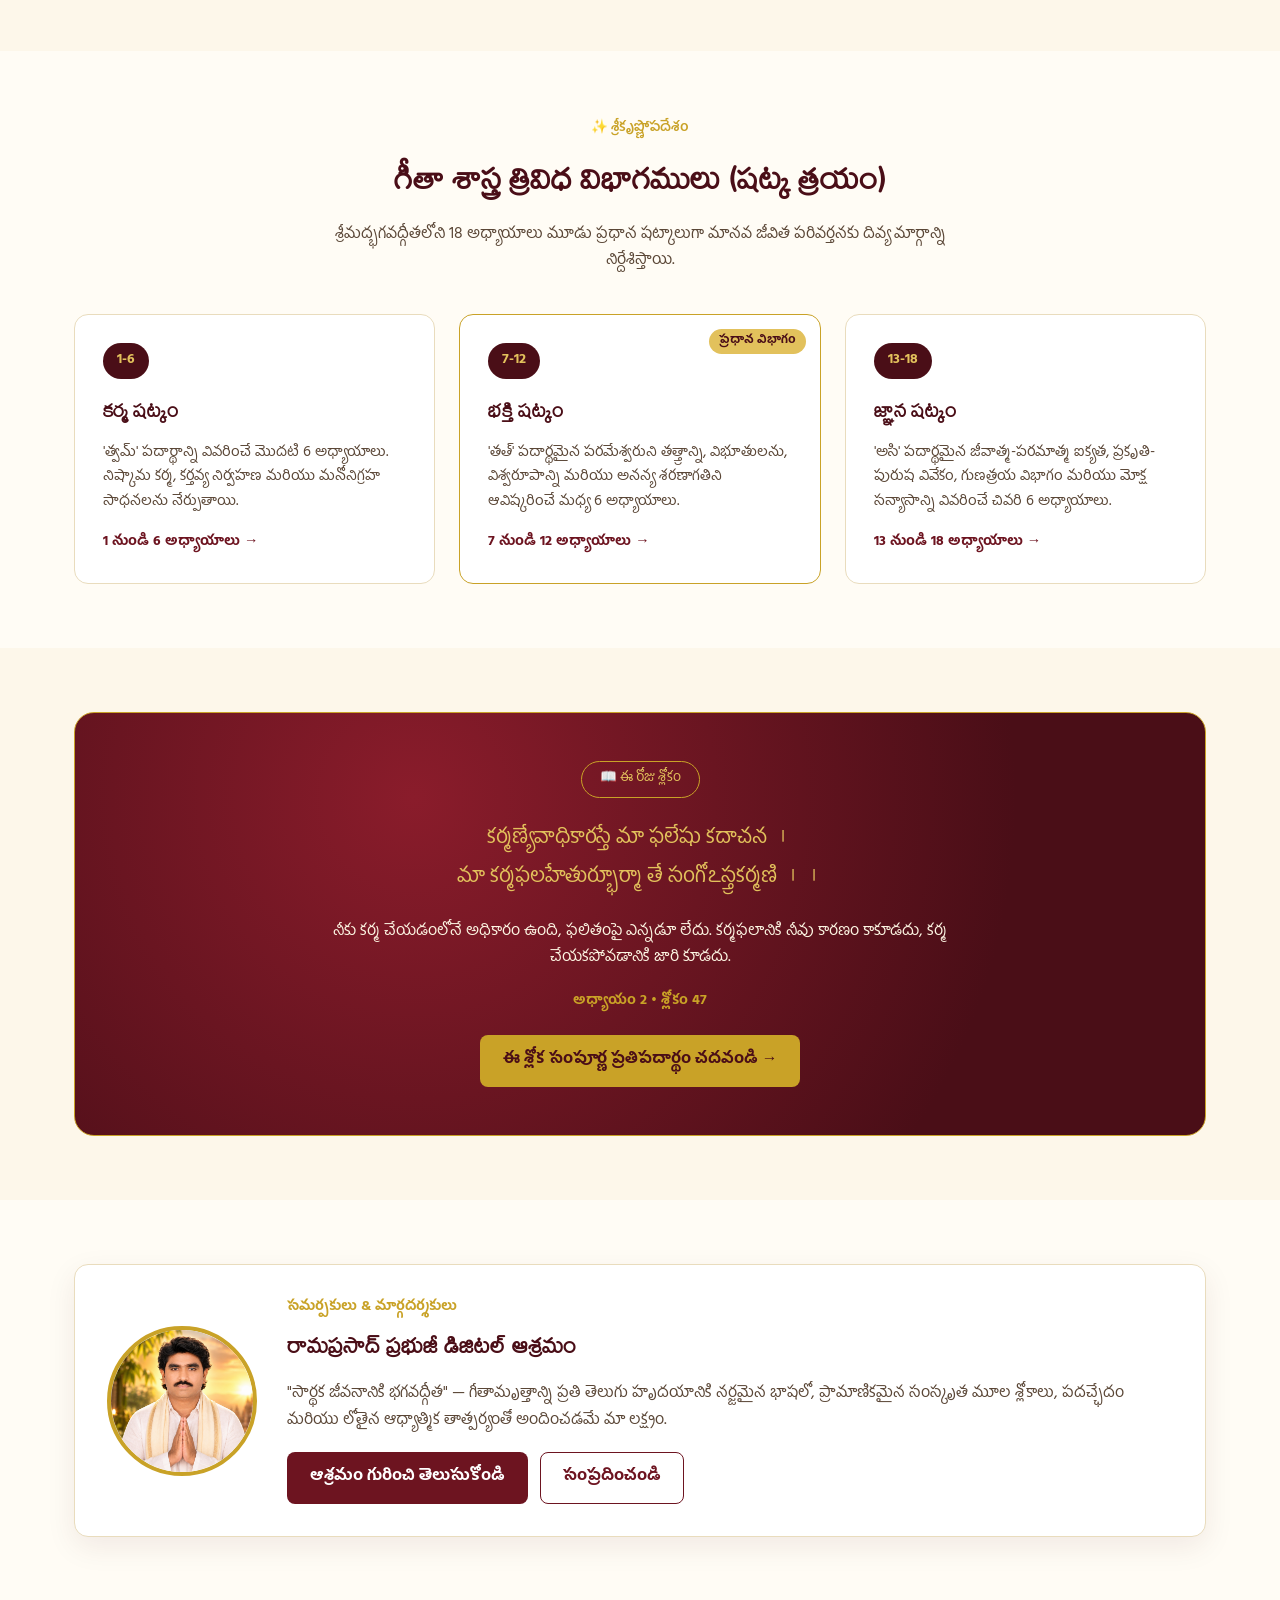
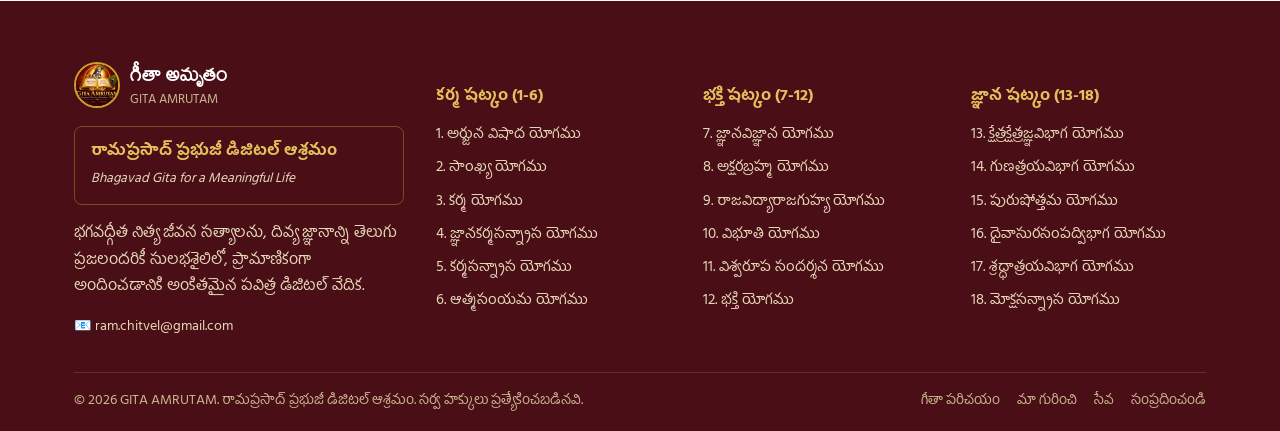
==== commit 3b7901a0: "Update index.html" ====
--- a/index.html
+++ b/index.html
@@ -15,7 +15,6 @@
 <section class="hero">
   <div class="container">
     <div class="hero-inner">
-      <img src="assets/logo.png" alt="గీతా అమృతం లోగో" class="hero-logo">
       <span class="badge">● రామప్రసాద్ ప్రభుజీ డిజిటల్ ఆశ్రమం సమర్పించు</span>
       <h1>గీతా అమృతం</h1>
       <div class="eng-sub">GITA AMRUTAM • Bhagavad Gita for a Meaningful Life</div>
--- a/css/style.css
+++ b/css/style.css
@@ -107,18 +107,15 @@
 /* ---------- Hero ---------- */
 .hero{
   position:relative;color:#fff;min-height:min(680px,88vh);display:flex;align-items:center;
-  background:linear-gradient(100deg,rgba(30,6,10,.90) 0%,rgba(30,6,10,.68) 45%,rgba(30,6,10,.22) 78%),
+  background:linear-gradient(100deg,rgba(35,8,12,.82) 0%,rgba(35,8,12,.55) 48%,rgba(35,8,12,.12) 80%),
              url('../assets/hero.jpg') center 28%/cover no-repeat;
 }
-.hero-logo{
-  width:66px;height:66px;border-radius:50%;object-fit:cover;
-  border:2px solid var(--gold-light);box-shadow:0 4px 16px rgba(0,0,0,.4);
-  margin-bottom:16px;
-}
-.hero-inner{max-width:640px;padding:64px 24px;}
+.hero-inner{max-width:640px;padding:64px 0;}
 .badge{
   display:inline-flex;align-items:center;gap:8px;border:1px solid var(--gold);
-  color:var(--gold-light);padding:6px 16px;border-radius:999px;font-size:0.8rem;margin-bottom:22px;
+  background:rgba(30,7,11,.65);
+  color:var(--gold-light);padding:7px 18px;border-radius:999px;font-size:0.82rem;
+  font-weight:600;letter-spacing:0.02em;margin-bottom:22px;
 }
 .hero h1{
   font-family:'Mallanna','Ramabhadra',sans-serif;
@@ -129,11 +126,12 @@
   -webkit-background-clip:text;background-clip:text;-webkit-text-fill-color:transparent;
   text-shadow:0 2px 12px rgba(0,0,0,.35);
 }
-.hero .eng-sub{font-style:italic;color:#e7d9b8;letter-spacing:.04em;margin-bottom:20px;font-size:1rem;}
-.hero p.lead{color:#f2e9d4;font-size:1.05rem;max-width:560px;margin-bottom:24px;}
+.hero .eng-sub{color:#eddfb8;letter-spacing:.06em;margin-bottom:22px;font-size:1.05rem;font-weight:600;font-style:italic;}
+.hero p.lead{color:#f7f0dc;font-size:1.1rem;font-weight:500;line-height:1.75;max-width:560px;margin-bottom:24px;text-shadow:0 1px 4px rgba(0,0,0,.4);}
 .verse-quote{
-  border-left:3px solid var(--gold);background:rgba(0,0,0,.28);
+  border-left:3px solid var(--gold);background:rgba(90,20,28,.5);
   padding:16px 20px;margin-bottom:26px;border-radius:0 8px 8px 0;
+  backdrop-filter:blur(1px);
 }
 .verse-quote .sk{color:var(--gold-light);font-size:1.05rem;margin-bottom:8px;}
 .verse-quote .mn{color:#efe6cf;font-size:0.92rem;}
